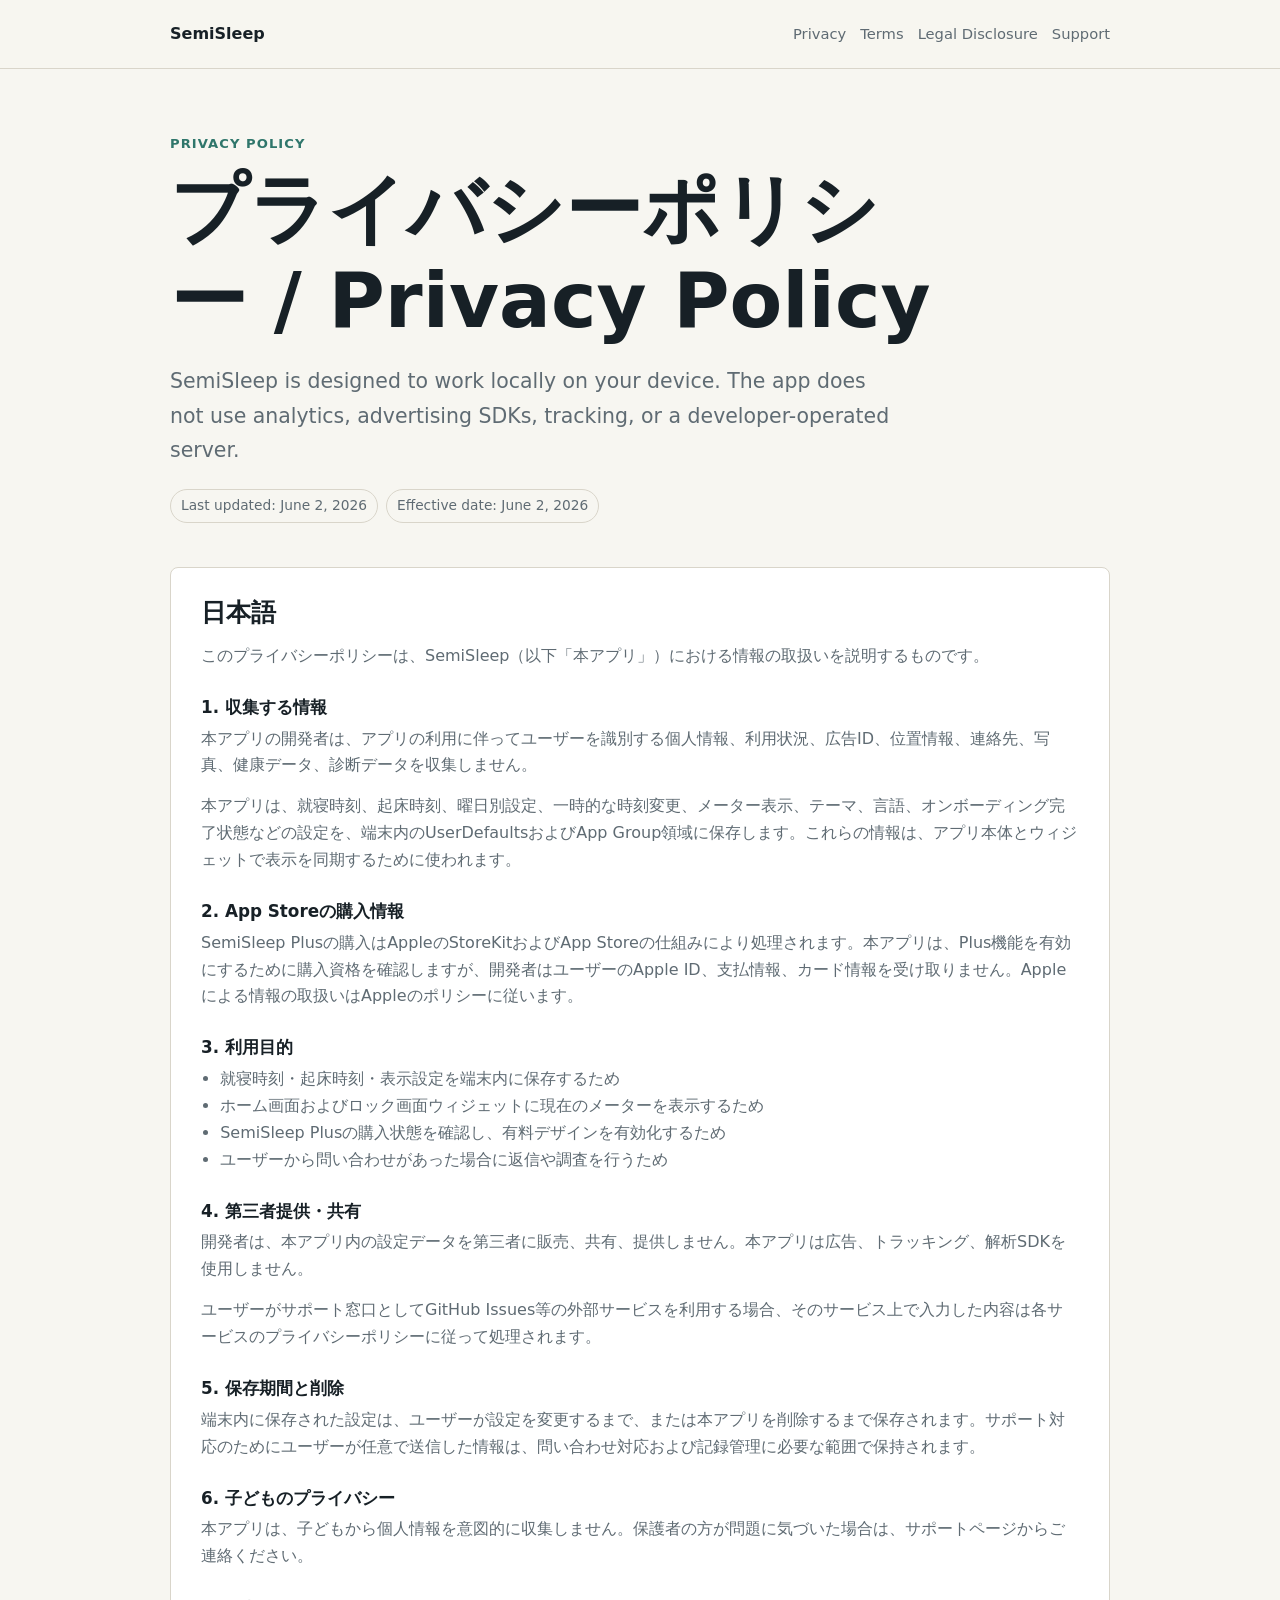
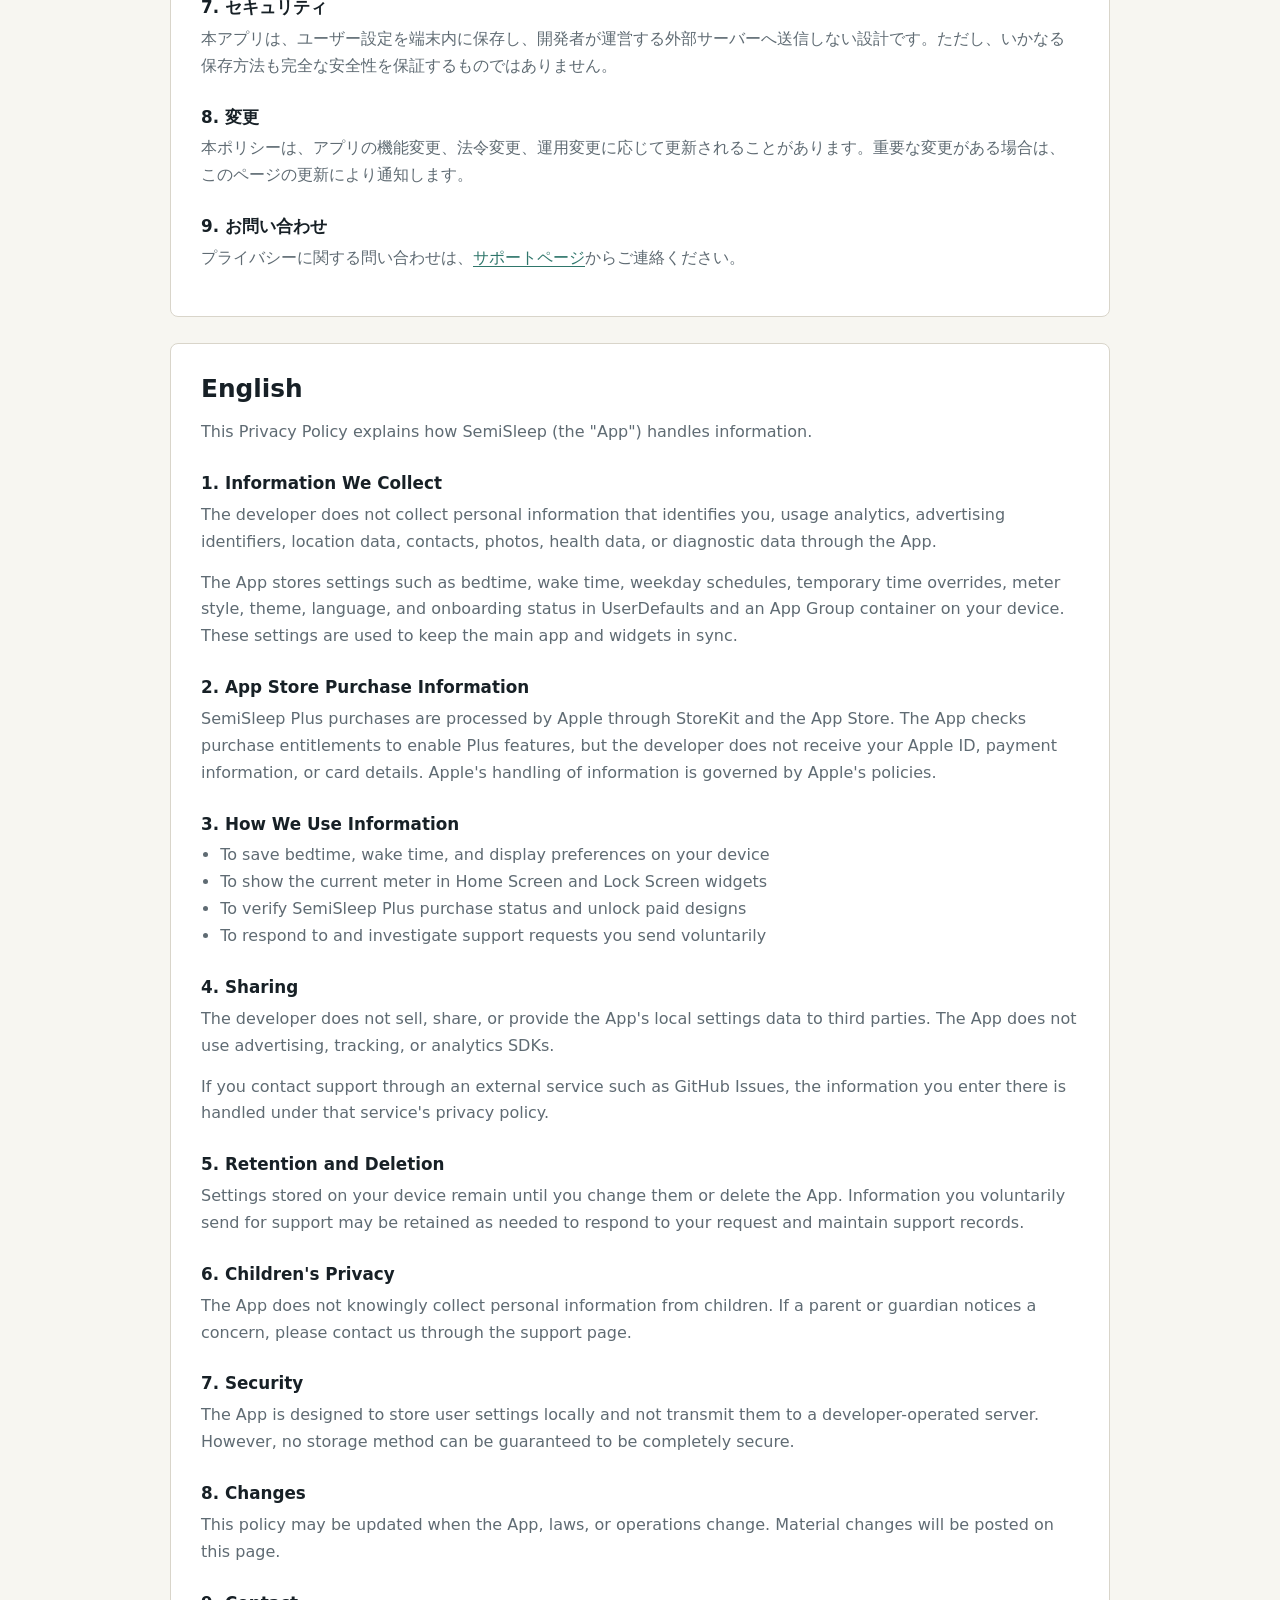
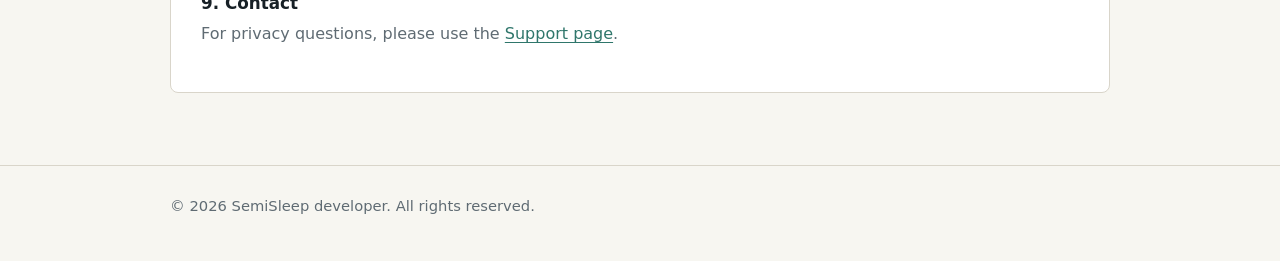
==== privacy-policy/index.html @ 7b2f728a "Add SemiSleep legal pages" ====
<!doctype html>
<html lang="ja">
  <head>
    <meta charset="utf-8">
    <meta name="viewport" content="width=device-width, initial-scale=1">
    <title>SemiSleep Privacy Policy</title>
    <meta name="description" content="Privacy Policy for SemiSleep in Japanese and English.">
    <link rel="stylesheet" href="../styles.css">
  </head>
  <body>
    <div class="site">
      <header class="topbar">
        <div class="shell">
          <a class="brand" href="../">SemiSleep</a>
          <nav class="nav" aria-label="Legal pages">
            <a href="../privacy-policy/">Privacy</a>
            <a href="../terms/">Terms</a>
            <a href="../legal-disclosure/">Legal Disclosure</a>
            <a href="../support/">Support</a>
          </nav>
        </div>
      </header>

      <main class="shell">
        <section class="hero">
          <p class="eyebrow">Privacy Policy</p>
          <h1>プライバシーポリシー / Privacy Policy</h1>
          <p class="lede">
            SemiSleep is designed to work locally on your device. The app does not use analytics,
            advertising SDKs, tracking, or a developer-operated server.
          </p>
          <div class="meta">
            <span class="pill">Last updated: June 2, 2026</span>
            <span class="pill">Effective date: June 2, 2026</span>
          </div>
        </section>

        <section class="doc">
          <article class="panel" lang="ja">
            <h2>日本語</h2>
            <p>
              このプライバシーポリシーは、SemiSleep（以下「本アプリ」）における情報の取扱いを説明するものです。
            </p>

            <h3>1. 収集する情報</h3>
            <p>
              本アプリの開発者は、アプリの利用に伴ってユーザーを識別する個人情報、利用状況、広告ID、位置情報、連絡先、写真、健康データ、診断データを収集しません。
            </p>
            <p>
              本アプリは、就寝時刻、起床時刻、曜日別設定、一時的な時刻変更、メーター表示、テーマ、言語、オンボーディング完了状態などの設定を、端末内のUserDefaultsおよびApp Group領域に保存します。これらの情報は、アプリ本体とウィジェットで表示を同期するために使われます。
            </p>

            <h3>2. App Storeの購入情報</h3>
            <p>
              SemiSleep Plusの購入はAppleのStoreKitおよびApp Storeの仕組みにより処理されます。本アプリは、Plus機能を有効にするために購入資格を確認しますが、開発者はユーザーのApple ID、支払情報、カード情報を受け取りません。Appleによる情報の取扱いはAppleのポリシーに従います。
            </p>

            <h3>3. 利用目的</h3>
            <ul>
              <li>就寝時刻・起床時刻・表示設定を端末内に保存するため</li>
              <li>ホーム画面およびロック画面ウィジェットに現在のメーターを表示するため</li>
              <li>SemiSleep Plusの購入状態を確認し、有料デザインを有効化するため</li>
              <li>ユーザーから問い合わせがあった場合に返信や調査を行うため</li>
            </ul>

            <h3>4. 第三者提供・共有</h3>
            <p>
              開発者は、本アプリ内の設定データを第三者に販売、共有、提供しません。本アプリは広告、トラッキング、解析SDKを使用しません。
            </p>
            <p>
              ユーザーがサポート窓口としてGitHub Issues等の外部サービスを利用する場合、そのサービス上で入力した内容は各サービスのプライバシーポリシーに従って処理されます。
            </p>

            <h3>5. 保存期間と削除</h3>
            <p>
              端末内に保存された設定は、ユーザーが設定を変更するまで、または本アプリを削除するまで保存されます。サポート対応のためにユーザーが任意で送信した情報は、問い合わせ対応および記録管理に必要な範囲で保持されます。
            </p>

            <h3>6. 子どものプライバシー</h3>
            <p>
              本アプリは、子どもから個人情報を意図的に収集しません。保護者の方が問題に気づいた場合は、サポートページからご連絡ください。
            </p>

            <h3>7. セキュリティ</h3>
            <p>
              本アプリは、ユーザー設定を端末内に保存し、開発者が運営する外部サーバーへ送信しない設計です。ただし、いかなる保存方法も完全な安全性を保証するものではありません。
            </p>

            <h3>8. 変更</h3>
            <p>
              本ポリシーは、アプリの機能変更、法令変更、運用変更に応じて更新されることがあります。重要な変更がある場合は、このページの更新により通知します。
            </p>

            <h3>9. お問い合わせ</h3>
            <p>
              プライバシーに関する問い合わせは、<a href="../support/">サポートページ</a>からご連絡ください。
            </p>
          </article>

          <article class="panel" lang="en">
            <h2>English</h2>
            <p>
              This Privacy Policy explains how SemiSleep (the "App") handles information.
            </p>

            <h3>1. Information We Collect</h3>
            <p>
              The developer does not collect personal information that identifies you, usage analytics, advertising identifiers, location data, contacts, photos, health data, or diagnostic data through the App.
            </p>
            <p>
              The App stores settings such as bedtime, wake time, weekday schedules, temporary time overrides, meter style, theme, language, and onboarding status in UserDefaults and an App Group container on your device. These settings are used to keep the main app and widgets in sync.
            </p>

            <h3>2. App Store Purchase Information</h3>
            <p>
              SemiSleep Plus purchases are processed by Apple through StoreKit and the App Store. The App checks purchase entitlements to enable Plus features, but the developer does not receive your Apple ID, payment information, or card details. Apple's handling of information is governed by Apple's policies.
            </p>

            <h3>3. How We Use Information</h3>
            <ul>
              <li>To save bedtime, wake time, and display preferences on your device</li>
              <li>To show the current meter in Home Screen and Lock Screen widgets</li>
              <li>To verify SemiSleep Plus purchase status and unlock paid designs</li>
              <li>To respond to and investigate support requests you send voluntarily</li>
            </ul>

            <h3>4. Sharing</h3>
            <p>
              The developer does not sell, share, or provide the App's local settings data to third parties. The App does not use advertising, tracking, or analytics SDKs.
            </p>
            <p>
              If you contact support through an external service such as GitHub Issues, the information you enter there is handled under that service's privacy policy.
            </p>

            <h3>5. Retention and Deletion</h3>
            <p>
              Settings stored on your device remain until you change them or delete the App. Information you voluntarily send for support may be retained as needed to respond to your request and maintain support records.
            </p>

            <h3>6. Children's Privacy</h3>
            <p>
              The App does not knowingly collect personal information from children. If a parent or guardian notices a concern, please contact us through the support page.
            </p>

            <h3>7. Security</h3>
            <p>
              The App is designed to store user settings locally and not transmit them to a developer-operated server. However, no storage method can be guaranteed to be completely secure.
            </p>

            <h3>8. Changes</h3>
            <p>
              This policy may be updated when the App, laws, or operations change. Material changes will be posted on this page.
            </p>

            <h3>9. Contact</h3>
            <p>
              For privacy questions, please use the <a href="../support/">Support page</a>.
            </p>
          </article>
        </section>
      </main>

      <footer class="footer">
        <div class="shell">© 2026 SemiSleep developer. All rights reserved.</div>
      </footer>
    </div>
  </body>
</html>
---- styles.css ----
:root {
  color-scheme: light dark;
  --ink: #172026;
  --muted: #5f6b73;
  --paper: #f7f6f1;
  --panel: #ffffff;
  --line: #d9d5ca;
  --accent: #2f766b;
  --accent-soft: #d9eee9;
  --shadow: 0 18px 54px rgba(23, 32, 38, 0.12);
}

@media (prefers-color-scheme: dark) {
  :root {
    --ink: #eef3ef;
    --muted: #afbab4;
    --paper: #141817;
    --panel: #1e2422;
    --line: #343c38;
    --accent: #86d3c4;
    --accent-soft: #243d38;
    --shadow: 0 18px 54px rgba(0, 0, 0, 0.34);
  }
}

* {
  box-sizing: border-box;
}

html {
  font-family: Inter, ui-sans-serif, system-ui, -apple-system, BlinkMacSystemFont, "Segoe UI", sans-serif;
  background: var(--paper);
  color: var(--ink);
}

body {
  margin: 0;
  line-height: 1.68;
}

a {
  color: var(--accent);
  text-decoration-thickness: 0.08em;
  text-underline-offset: 0.18em;
}

.site {
  min-height: 100vh;
}

.shell {
  width: min(100% - 32px, 940px);
  margin: 0 auto;
}

.topbar {
  border-bottom: 1px solid var(--line);
  background: color-mix(in srgb, var(--paper) 88%, transparent);
}

.topbar .shell {
  display: flex;
  align-items: center;
  justify-content: space-between;
  gap: 20px;
  min-height: 68px;
}

.brand {
  color: var(--ink);
  font-size: 1rem;
  font-weight: 760;
  letter-spacing: 0;
  text-decoration: none;
}

.nav {
  display: flex;
  flex-wrap: wrap;
  justify-content: flex-end;
  gap: 14px;
  font-size: 0.92rem;
}

.nav a {
  color: var(--muted);
  text-decoration: none;
}

.nav a:hover {
  color: var(--accent);
}

.hero {
  padding: 64px 0 38px;
}

.eyebrow {
  margin: 0 0 10px;
  color: var(--accent);
  font-size: 0.82rem;
  font-weight: 760;
  letter-spacing: 0.08em;
  text-transform: uppercase;
}

h1,
h2,
h3 {
  line-height: 1.18;
  letter-spacing: 0;
}

h1 {
  max-width: 780px;
  margin: 0;
  font-size: clamp(2.2rem, 6vw, 4.8rem);
}

.lede {
  max-width: 720px;
  margin: 18px 0 0;
  color: var(--muted);
  font-size: clamp(1.05rem, 2.2vw, 1.28rem);
}

.grid {
  display: grid;
  grid-template-columns: repeat(2, minmax(0, 1fr));
  gap: 16px;
  padding: 18px 0 72px;
}

.card {
  min-height: 188px;
  padding: 24px;
  border: 1px solid var(--line);
  border-radius: 8px;
  background: var(--panel);
  box-shadow: var(--shadow);
  text-decoration: none;
}

.card h2 {
  margin: 0 0 10px;
  color: var(--ink);
  font-size: 1.2rem;
}

.card p {
  margin: 0;
  color: var(--muted);
}

.doc {
  display: grid;
  grid-template-columns: minmax(0, 1fr);
  gap: 26px;
  padding: 6px 0 72px;
}

.panel {
  padding: 30px;
  border: 1px solid var(--line);
  border-radius: 8px;
  background: var(--panel);
}

.panel h2 {
  margin: 0 0 16px;
  font-size: 1.55rem;
}

.panel h3 {
  margin: 28px 0 8px;
  font-size: 1.05rem;
}

.panel p,
.panel li {
  color: var(--muted);
}

.panel p {
  margin: 0 0 14px;
}

.panel ul {
  margin: 8px 0 18px;
  padding-left: 1.2rem;
}

.meta {
  display: inline-flex;
  flex-wrap: wrap;
  gap: 8px;
  margin-top: 22px;
}

.pill {
  display: inline-flex;
  align-items: center;
  min-height: 30px;
  padding: 4px 10px;
  border: 1px solid var(--line);
  border-radius: 999px;
  color: var(--muted);
  font-size: 0.86rem;
}

.notice {
  padding: 16px 18px;
  border: 1px solid color-mix(in srgb, var(--accent) 48%, var(--line));
  border-radius: 8px;
  background: var(--accent-soft);
  color: var(--ink);
}

.table {
  width: 100%;
  border-collapse: collapse;
  margin: 16px 0 24px;
}

.table th,
.table td {
  padding: 13px 12px;
  border-top: 1px solid var(--line);
  text-align: left;
  vertical-align: top;
}

.table th {
  width: 32%;
  color: var(--ink);
  font-weight: 720;
}

.table td {
  color: var(--muted);
}

.footer {
  border-top: 1px solid var(--line);
  padding: 28px 0 42px;
  color: var(--muted);
  font-size: 0.92rem;
}

@media (max-width: 720px) {
  .topbar .shell {
    align-items: flex-start;
    flex-direction: column;
    gap: 8px;
    padding: 16px 0;
  }

  .nav {
    justify-content: flex-start;
  }

  .hero {
    padding-top: 44px;
  }

  .grid {
    grid-template-columns: 1fr;
  }

  .panel {
    padding: 22px;
  }

  .table,
  .table tbody,
  .table tr,
  .table th,
  .table td {
    display: block;
    width: 100%;
  }

  .table td {
    padding-top: 4px;
  }
}
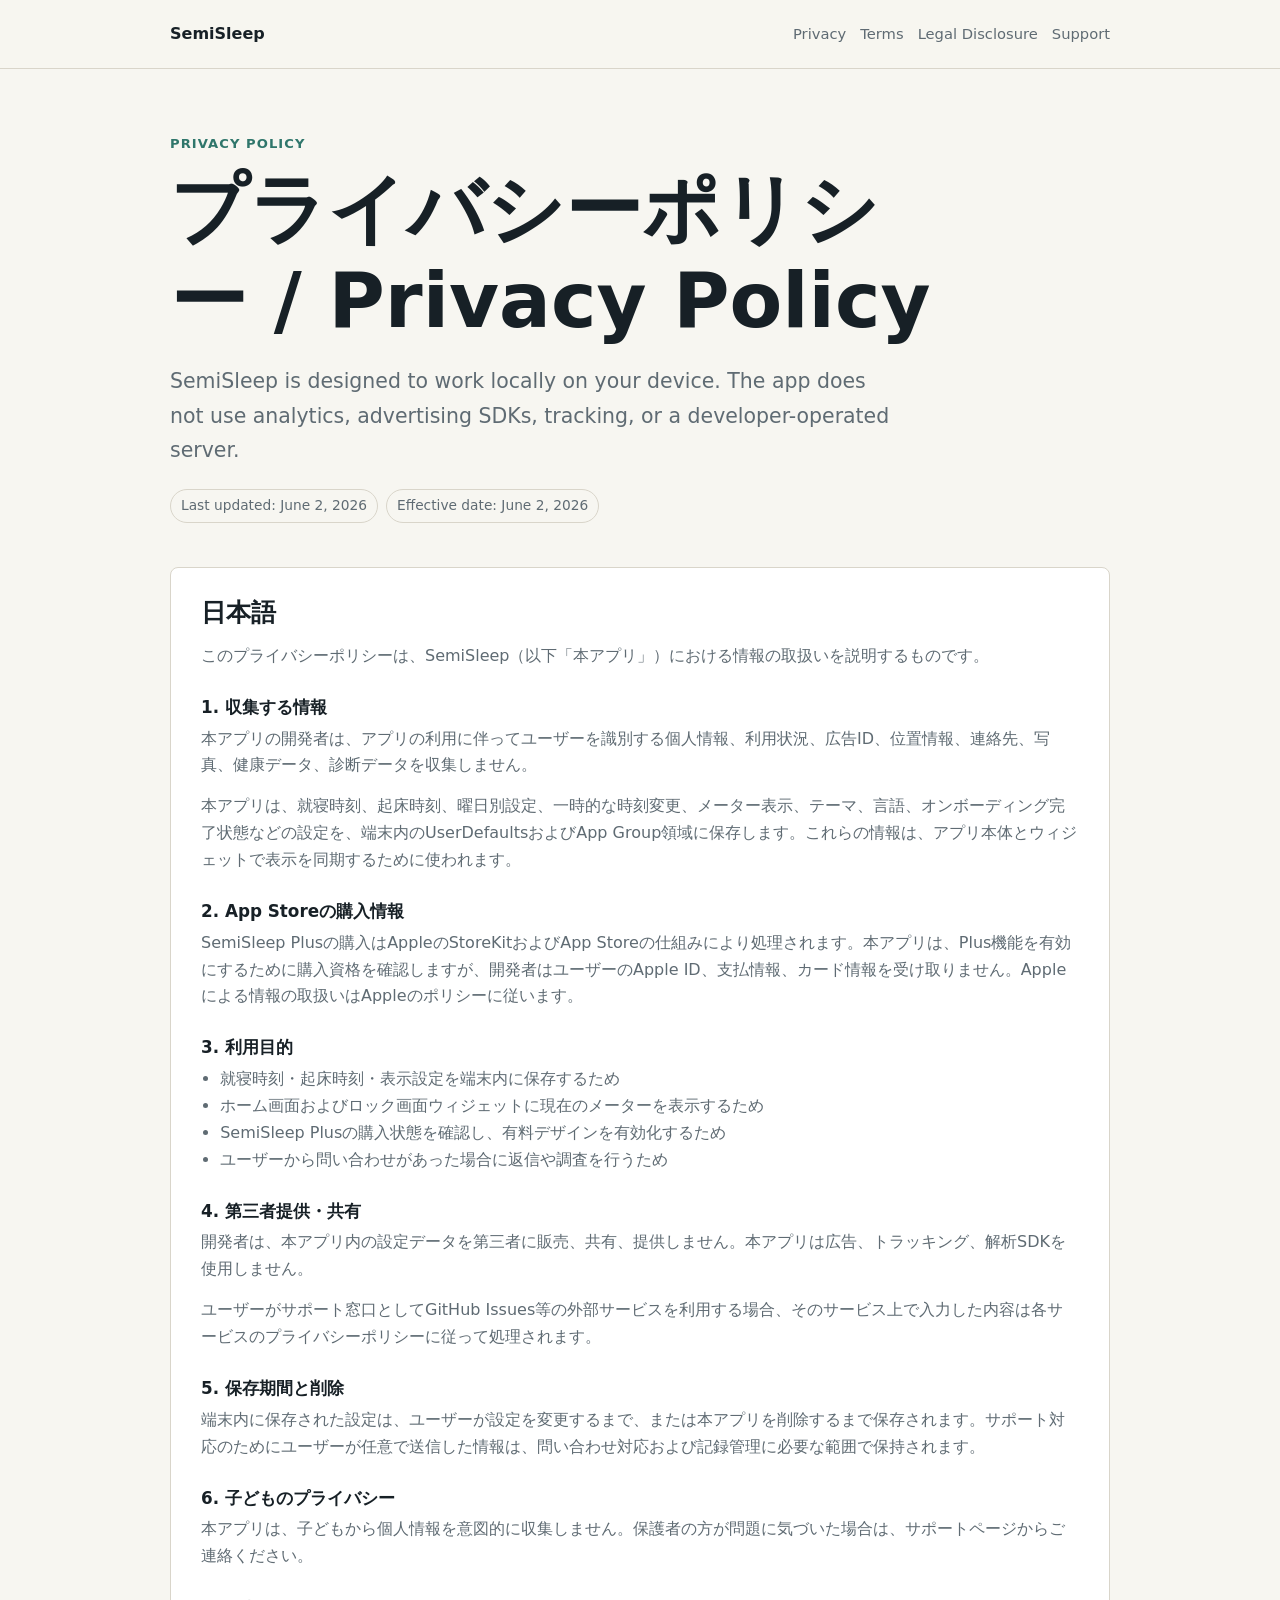
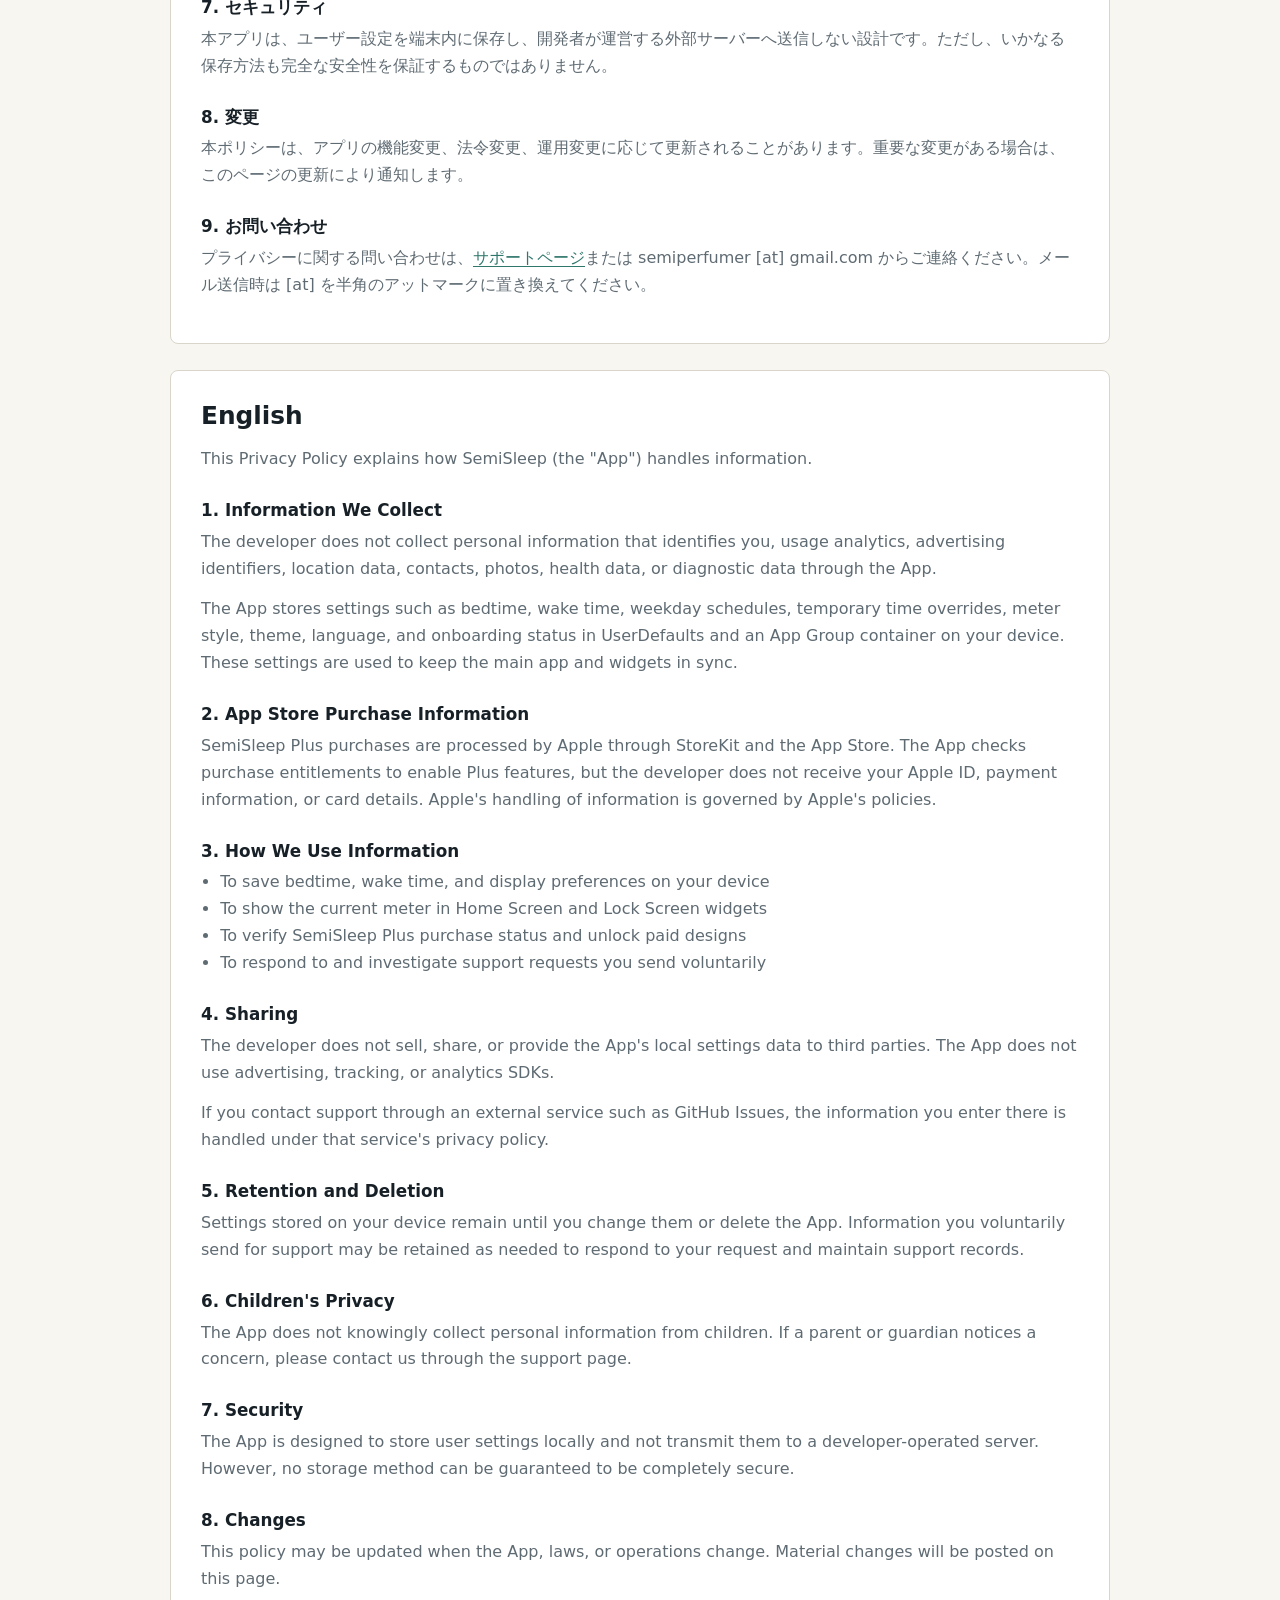
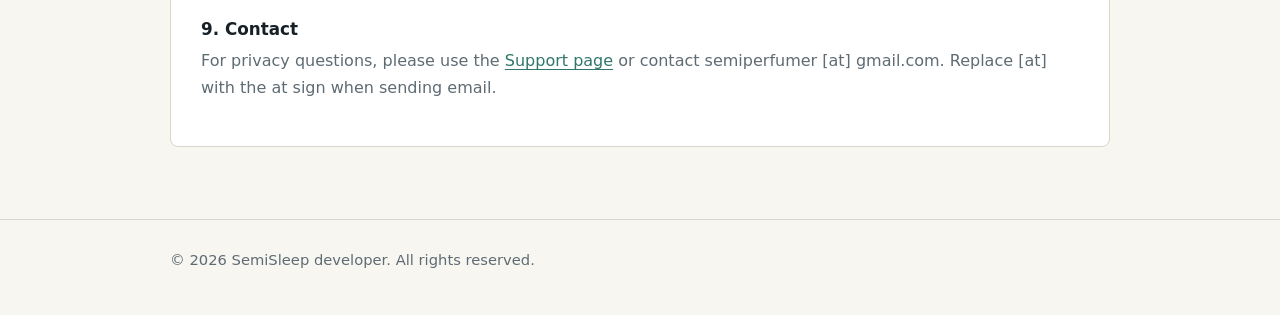
==== commit 2344a4e1: "Add public support email" ====
--- a/privacy-policy/index.html
+++ b/privacy-policy/index.html
@@ -93,7 +93,7 @@
 
             <h3>9. お問い合わせ</h3>
             <p>
-              プライバシーに関する問い合わせは、<a href="../support/">サポートページ</a>からご連絡ください。
+              プライバシーに関する問い合わせは、<a href="../support/">サポートページ</a>または semiperfumer [at] gmail.com からご連絡ください。メール送信時は [at] を半角のアットマークに置き換えてください。
             </p>
           </article>
 
@@ -154,7 +154,7 @@
 
             <h3>9. Contact</h3>
             <p>
-              For privacy questions, please use the <a href="../support/">Support page</a>.
+              For privacy questions, please use the <a href="../support/">Support page</a> or contact semiperfumer [at] gmail.com. Replace [at] with the at sign when sending email.
             </p>
           </article>
         </section>
